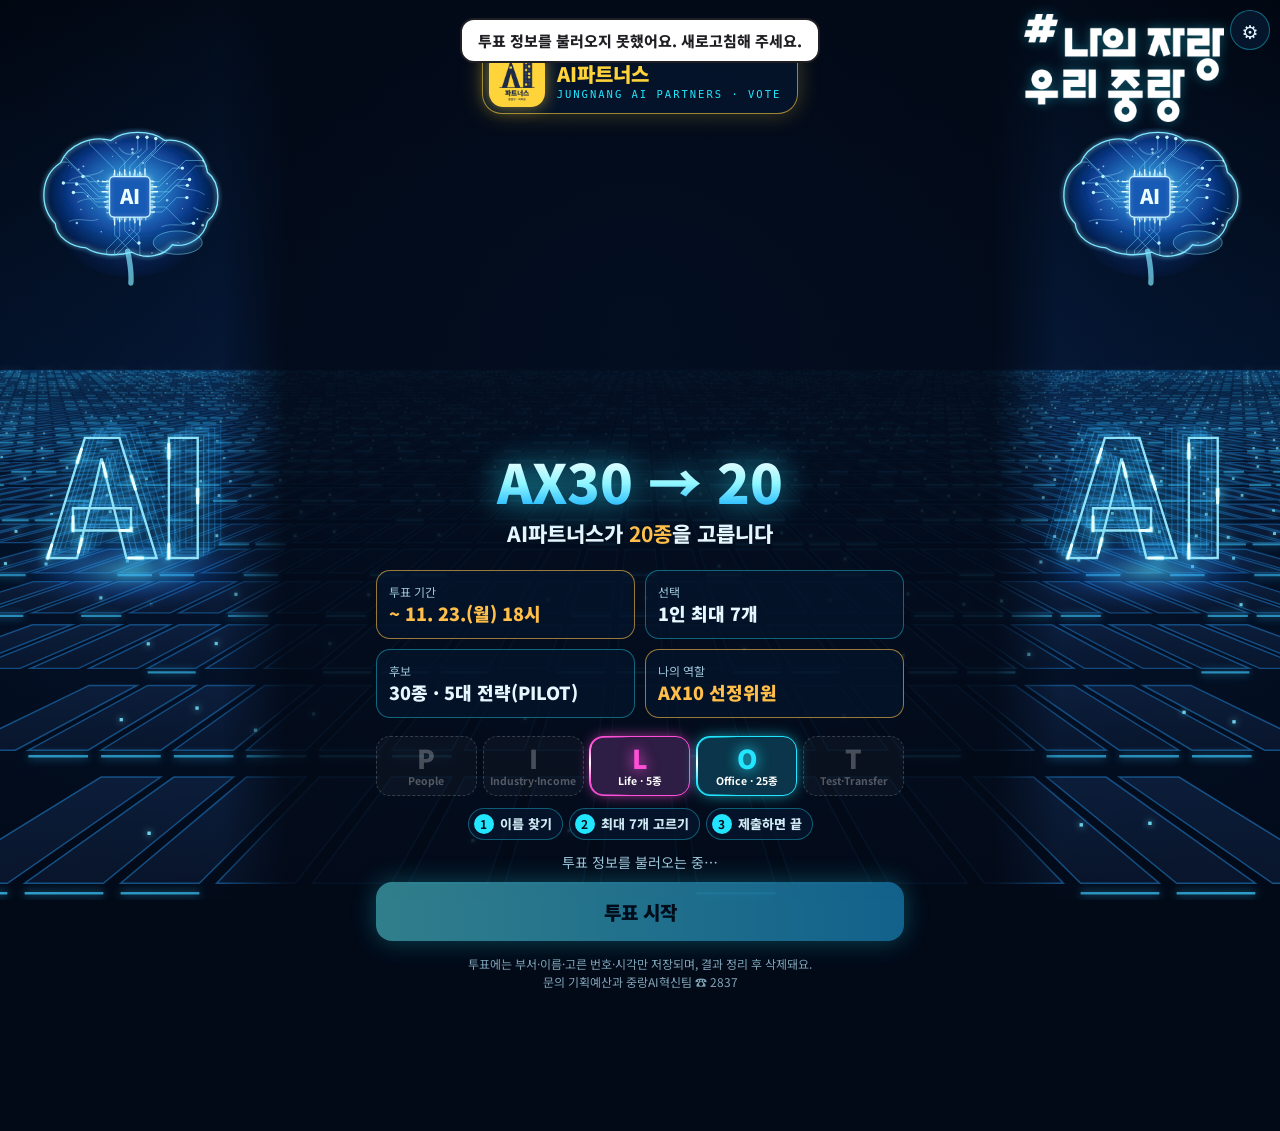
==== pilot/index.html @ abb78ea1 "PILOT 수정판(/pilot): L·Life 5종, O·Office 25종 기존 4분류 판은 그대로 두고 /pilot/ 에 따로 올림  Co-Authored-By: Claude " ====
<!DOCTYPE html>
<html lang="ko"><head>
<meta charset="utf-8"><meta name="viewport" content="width=device-width,initial-scale=1,viewport-fit=cover">
<title>AX10 선정위원 투표 · AI파트너스</title>
<meta name="description" content="AI파트너스가 행정AX 우수사례 30종 중 꼭 필요한 AI 업무도구를 최대 7개 고르는 투표예요.">
<meta name="theme-color" content="#020a18">
<meta property="og:type" content="website"><meta property="og:title" content="AX10 선정위원 투표 · AI파트너스">
<meta property="og:description" content="꼭 필요한 AI 업무도구를 최대 7개 골라 주세요 · 3분이면 끝나요">
<!-- ▼ 카톡 미리보기 그림: 사이트 주소가 다르면 아래 주소를 바꿔 주세요 -->
<meta property="og:image" content="https://jungnangai.github.io/ax10-vote/assets/og.png">
<link rel="icon" href="assets/favicon.png"><link rel="apple-touch-icon" href="assets/apple-touch-icon.png">
<link rel="preconnect" href="https://fonts.googleapis.com"><link href="https://fonts.googleapis.com/css2?family=Noto+Sans+KR:wght@400;500;700;900&display=swap" rel="stylesheet">
<link rel="stylesheet" href="assets/style.css?v=pilot1">
</head><body>
<div class="fx" id="fx"><button class="gear" id="gear" aria-label="효과 설정">⚙</button><div class="fxm"><button data-k="vib">진동</button><button data-k="snd">소리</button><button data-k="motion">효과</button></div></div>
<div class="toast" id="toast"></div>
<label class="ios-hap" aria-hidden="true"><input type="checkbox" switch id="hap"></label>

<img class="slogan" src="assets/slogan.png" alt="#나의 자랑 우리 중랑">
<div class="wrap">
  <!-- ① 표지 -->
  <section class="screen cover on" id="sCover">
    <div class="brand"><img src="assets/logo-sm.png" alt="AI파트너스 로고"><div><b>AI파트너스</b><span class="mono">JUNGNANG AI PARTNERS · VOTE</span></div></div>
    <div class="stage" id="stage"><div class="bubble3d" id="bubble"></div></div>
    <div class="title">AX30 → 20</div>
    <div class="sub">AI파트너스가 <b>20종</b>을 고릅니다</div>
    <div class="ro">
      <div class="gold"><small>투표 기간</small><strong id="period">~ 11. 23.(월) 18시</strong></div>
      <div><small>선택</small><strong>1인 최대 <span id="maxTxt">7</span>개</strong></div>
      <div><small>후보</small><strong>30종 · 5대 전략(PILOT)</strong></div>
      <div class="gold"><small>나의 역할</small><strong>AX10 선정위원</strong></div>
    </div>
    <div class="pilot" aria-label="5대 전략 PILOT"><span class="off"><b>P</b><i>People</i></span><span class="off"><b>I</b><i>Industry·Income</i></span><span class="on l"><b>L</b><i>Life · 5종</i></span><span class="on o"><b>O</b><i>Office · 25종</i></span><span class="off"><b>T</b><i>Test·Transfer</i></span></div>
    <ol class="guide"><li><b>1</b>이름 찾기</li><li><b>2</b>최대 7개 고르기</li><li><b>3</b>제출하면 끝</li></ol>
    <div class="count" id="count" aria-live="polite"></div>
    <button class="btn" id="bStart">투표 시작</button>
    <button class="btn ghost" id="bResume" style="display:none;margin-top:10px"></button>
    <button class="btn ghost" id="bResults" style="display:none;margin-top:10px">결과 보기</button>
    <p class="privacy">투표에는 부서·이름·고른 번호·시각만 저장되며, 결과 정리 후 삭제돼요.<br>문의 기획예산과 중랑AI혁신팀 ☎ 2837</p>
    <div id="demoTag"></div>
  </section>

  <!-- ② 본인 확인 -->
  <section class="screen" id="sWho">
    <h2 class="h2">선정위원님, 누구세요?<small>이름 두 글자만 치면 찾아 드려요</small></h2>
    <input class="field" id="q" placeholder="이름 검색 (예: 길동)" autocomplete="off">
    <div class="list" id="hits"></div>
    <div class="or">또는 부서에서 찾기</div>
    <select class="field" id="dept"><option value="">부서를 골라 주세요</option></select>
    <div class="names" id="names"></div>
    <button class="btn ghost" id="bBack1" style="margin-top:26px">처음으로</button>
  </section>

  <!-- ③ 투표 -->
  <section class="screen" id="sVote">
    <div class="top" id="top">
      <div class="hi" id="hi"></div>
      <div class="trow"><div class="tabs" id="tabs"></div><button class="viewbtn" id="bView" aria-label="보기 바꾸기"></button></div>
      <div class="srow" id="srow"><input class="field" id="find" placeholder="후보 검색 (민원, 엑셀…)" autocomplete="off"><button class="reco-btn" id="bReco">추천<br>받기</button></div>
    </div>
    <p class="intro" id="intro"></p>
    <div id="cards"></div>
  </section>

  <!-- ④ 완료 -->
  <section class="screen done" id="sDone">
    <div class="brand sm"><img src="assets/logo-sm.png" alt="AI파트너스 로고"><div><b>AI파트너스</b><span class="mono">TRANSMISSION COMPLETE</span></div></div>
    <div class="stage" id="doneStage"></div>
    <div class="title" style="font-size:40px">투표 완료!</div>
    <div class="sub" id="doneMsg"></div>
    <div class="badges"><span class="badge"><img src="assets/logo-sm.png" alt="" class="blogo">AI파트너스 · AX10 선정위원</span><span class="badge cy">◆ 2차 투표 홍보대사</span></div>
    <div class="typebox" id="typeBox"></div>
    <img class="cardimg" id="cardImg" alt="나의 선정 카드">
    <div class="row2"><a class="btn gold" id="bSave" download="AX10_나의선정카드.png" style="text-align:center;text-decoration:none;font-size:16px;padding:14px">카드 저장</a><button class="btn ghost" id="bEdit">다시 고치기</button></div>
    <button class="btn" id="bShare" style="display:none;margin-top:10px">카톡·문자로 자랑하기</button>
    <p style="font-size:12px;color:var(--mut);margin-top:6px">저장이 안 되면 카드 이미지를 길게 눌러 저장해 주세요.</p>
    <h3 style="margin-top:22px;font-size:17px">가장 기대되는 도구에 한마디 <small style="color:var(--mut);font-weight:500">(선택)</small></h3>
    <div class="say1"><input class="field" id="cmt" maxlength="200" placeholder="이 도구, 이렇게 쓰고 싶어요"><button id="bCmt">남기기</button></div>
    <button class="btn ghost" id="bResults2" style="display:none">결과 보기</button>
  </section>

  <!-- ⑤ 결과 -->
  <section class="screen res" id="sRes">
    <div class="brand sm"><img src="assets/logo-sm.png" alt="AI파트너스 로고"><div><b>AI파트너스</b><span class="mono">AX30 → 20 · RESULT</span></div></div>
    <h2 class="h2">AI파트너스가 고른 20종</h2>
    <div id="resList"></div>
    <button class="btn ghost" id="bBack2" style="margin-top:20px">처음으로</button>
  </section>
</div>

<div class="rail" id="rail" aria-hidden="true"><div class="rtrack" id="rtrack"></div><div class="rbub" id="rbub">1/30</div></div>
<div class="core" id="core" style="display:none"><div class="slots" id="slots"></div><div class="n" id="ncount" aria-live="polite"><b>0</b>/7</div><button class="go" id="bGo" disabled>제출</button></div>

<div class="modal" id="mInfo"><div class="sheet" id="infoSheet"></div></div>
<div class="modal" id="mReco"><div class="sheet" id="recoSheet"></div></div>

<div class="ov" id="ovBoot"><div class="rings"><i></i><i></i><i></i><i></i><b><img src="assets/logo-sm.png" alt="" class="ringlogo"></b></div><div class="boot-lines mono" id="bootLines"></div><div class="boot-hello" id="bootHello"></div><button class="skip" id="skipBoot">건너뛰기</button></div>
<div class="ov" id="ovSend"><div class="orbit" id="orbit"><div class="beam" id="beam"></div><img src="assets/logo-sm.png" alt="" class="orbitlogo"></div><div class="tx" id="sendTx">선택한 도구를 전송하는 중…</div><button class="skip" id="skipSend">건너뛰기</button></div>

<script src="assets/config.js?v=pilot1"></script>
<script src="assets/bgfx.js?v=pilot1" defer></script>
<script src="assets/app.js?v=pilot1"></script>
</body></html>
---- pilot/assets/style.css ----
@property --a{syntax:'<angle>';inherits:false;initial-value:0deg}
*{box-sizing:border-box;margin:0;padding:0;-webkit-tap-highlight-color:transparent}
:root{--cy:#22e6ff;--gd:#ffbf4a;--bl:#4d8dff;--pk:#ff4fd8;--ink:#e6f7ff;--mut:#9fc6d8;--bg:#020a18;--card:rgba(14,40,78,.78)}
html{background:var(--bg)}
body{font-family:'Noto Sans KR',system-ui,sans-serif;color:var(--ink);min-height:100vh;word-break:keep-all;
background:radial-gradient(900px 600px at 50% -5%,rgba(255,170,60,.16),transparent 60%),radial-gradient(700px 600px at 0% 70%,rgba(0,140,255,.13),transparent 60%),radial-gradient(700px 600px at 100% 100%,rgba(255,60,200,.10),transparent 60%),
linear-gradient(rgba(34,230,255,.045) 1px,transparent 1px) 0 0/44px 44px,linear-gradient(90deg,rgba(34,230,255,.045) 1px,transparent 1px) 0 0/44px 44px,var(--bg);background-attachment:fixed}
button{font-family:inherit;color:inherit;cursor:pointer;border:none;background:none}
input,select{font-family:inherit}
.wrap{max-width:560px;margin:0 auto;padding:0 16px 140px;position:relative}
.screen{display:none;animation:fadeIn .45s ease both}.screen.on{display:block}
@keyframes fadeIn{from{opacity:0;transform:translateY(10px)}to{opacity:1;transform:none}}
.mono{font-family:ui-monospace,'DejaVu Sans Mono',monospace;letter-spacing:2px}
.tag{display:inline-block;font-size:12px;letter-spacing:3px;color:var(--cy);border:1px solid rgba(34,230,255,.6);padding:4px 12px;border-radius:20px;box-shadow:0 0 14px rgba(34,230,255,.25) inset}
.btn{display:block;width:100%;padding:16px;border-radius:16px;font-size:19px;font-weight:900;color:#02101f;background:linear-gradient(90deg,#5ff3ff,#22b8ff);box-shadow:0 0 24px rgba(34,230,255,.55);transition:.15s}
.btn:active{transform:scale(.98)}.btn.gold{background:linear-gradient(90deg,#ffd77a,#ffae2b);box-shadow:0 0 24px rgba(255,191,74,.6)}
.btn.ghost{background:rgba(6,24,48,.7);color:var(--ink);border:1.5px solid rgba(34,230,255,.5);box-shadow:none;font-size:16px;padding:13px}
.fx{position:fixed;top:10px;right:10px;z-index:50;display:flex;gap:6px}
.fx button{font-size:12px;font-weight:700;padding:6px 10px;border-radius:20px;background:rgba(6,24,48,.8);border:1px solid rgba(34,230,255,.4);color:var(--mut)}
.fx button.on{color:#02101f;background:var(--cy)}
.toast{position:fixed;left:50%;top:18px;transform:translate(-50%,-30px);opacity:0;z-index:90;background:#fff;color:#1f1f24;font-weight:800;font-size:15px;padding:10px 16px;border-radius:14px;border:2.5px solid #1f1f24;transition:.25s;pointer-events:none;max-width:90vw;text-align:center}
.toast.on{opacity:1;transform:translate(-50%,0)}
/* cover */
.cover{text-align:center;padding-top:44px}
.stage{position:relative;width:100%;height:330px;margin:6px auto 0}
@media (max-height:760px){.stage{height:270px}}
.stage canvas{width:100%!important;height:100%!important;display:block}
.stage .still{width:300px;height:300px;margin:30px auto 0;display:block;animation:float 3s ease-in-out infinite}
@keyframes float{50%{transform:translateY(-8px)}}
.bubble3d{position:absolute;right:4%;top:6%;background:#fff;color:#1f1f24;font-weight:900;font-size:15px;padding:8px 13px;border-radius:14px;border:3px solid #1f1f24;opacity:0;transform:scale(.9);transition:.25s;pointer-events:none}
.bubble3d.on{opacity:1;transform:none}
.title{font-size:54px;font-weight:900;line-height:1;margin-top:4px;background:linear-gradient(180deg,#fff,#8ff6ff 55%,#22b8ff);-webkit-background-clip:text;background-clip:text;color:transparent;filter:drop-shadow(0 0 16px rgba(34,230,255,.7))}
.sub{font-size:21px;font-weight:800;margin-top:10px}.sub b{color:var(--gd)}
.ro{display:grid;grid-template-columns:1fr 1fr;gap:10px;margin:22px 0 18px}
.ro div{background:rgba(6,24,48,.62);border:1.5px solid rgba(34,230,255,.4);border-radius:14px;padding:12px;text-align:left}
.ro small{display:block;font-size:12px;color:var(--mut)}.ro strong{font-size:18px;font-weight:900}
.ro .gold{border-color:rgba(255,191,74,.6)}.ro .gold strong{color:var(--gd)}
.count{font-size:14px;color:var(--mut);margin:10px 0}.count b{color:var(--gd);font-size:16px}.count.hot b{color:#ff6f6f}
.privacy{font-size:12px;color:#7fa3b6;margin-top:14px;line-height:1.5}
.demo{font-size:12px;color:#02101f;background:var(--gd);display:inline-block;padding:3px 10px;border-radius:10px;margin-top:10px;font-weight:800}
/* identity */
.h2{font-size:26px;font-weight:900;margin:44px 0 6px}.h2 small{display:block;font-size:14px;color:var(--mut);font-weight:500;margin-top:4px}
.field{width:100%;font-size:18px;padding:15px 16px;border-radius:14px;border:1.5px solid rgba(34,230,255,.5);background:rgba(4,18,38,.85);color:#fff;outline:none;margin-top:14px}
.field:focus{border-color:var(--cy);box-shadow:0 0 0 3px rgba(34,230,255,.2)}
.list{display:grid;gap:8px;margin-top:10px}
.who{display:flex;justify-content:space-between;align-items:center;padding:14px 16px;border-radius:14px;background:var(--card);border:1.5px solid rgba(34,230,255,.3);font-size:17px;font-weight:800;text-align:left}
.who span{font-size:13px;color:var(--mut);font-weight:500}
.or{display:flex;align-items:center;gap:10px;color:var(--mut);font-size:13px;margin:22px 0 4px}.or:before,.or:after{content:'';flex:1;height:1px;background:rgba(34,230,255,.25)}
.names{display:flex;flex-wrap:wrap;gap:8px;margin-top:10px}.names button{padding:10px 16px;border-radius:12px;background:var(--card);border:1.5px solid rgba(34,230,255,.35);font-weight:800;font-size:16px}
/* vote */
.top{position:sticky;top:0;z-index:20;margin:0 -16px;padding:12px 16px 10px;background:linear-gradient(180deg,rgba(2,10,24,.97) 75%,rgba(2,10,24,0))}
.hi{font-size:14px;color:var(--mut);padding-right:150px;min-height:38px}.hi b{color:#fff}
.tabs{display:flex;gap:6px;overflow-x:auto;margin-top:8px;scrollbar-width:none}.tabs::-webkit-scrollbar{display:none}
.tabs button{flex:none;padding:8px 13px;border-radius:20px;font-size:14px;font-weight:800;background:rgba(6,24,48,.8);border:1.5px solid rgba(255,255,255,.15);color:var(--mut)}
.tabs button.on{color:#02101f;background:var(--c,var(--cy));border-color:transparent}
.srow{display:flex;gap:8px;margin-top:8px}.srow .field{margin:0;font-size:15px;padding:11px 14px}
.reco-btn{flex:none;padding:0 12px;border-radius:12px;font-size:13px;font-weight:800;color:var(--gd);border:1.5px solid rgba(255,191,74,.6);background:rgba(40,28,6,.5)}
.cat{display:flex;align-items:center;gap:10px;margin:22px 0 10px;padding:10px 14px;border-radius:14px;background:linear-gradient(90deg,var(--c),transparent 85%);color:#02101f}
.cat img{width:42px;height:42px;margin:-8px 0}.cat h3{font-size:19px;font-weight:900}.cat em{margin-left:auto;font-style:normal;font-size:12px;font-weight:800;color:#fff;text-shadow:0 0 6px #000}
.card{position:relative;display:grid;grid-template-columns:76px 1fr 34px;gap:10px;align-items:center;width:100%;text-align:left;padding:10px 12px 10px 8px;margin-bottom:10px;border-radius:18px;background:var(--card);isolation:isolate;transition:transform .15s, opacity .2s}
.card:before{content:'';position:absolute;inset:0;border-radius:18px;padding:1.5px;background:color-mix(in srgb,var(--c) 40%,transparent);-webkit-mask:linear-gradient(#000 0 0) content-box,linear-gradient(#000 0 0);-webkit-mask-composite:xor;mask-composite:exclude;z-index:-1;animation:breathe 3.2s ease-in-out infinite}
@keyframes breathe{50%{opacity:.45}}
.card.sel:before{padding:2.5px;background:conic-gradient(from var(--a),transparent 0 55%,var(--c) 70%,#fff 76%,var(--c) 82%,transparent 95%),color-mix(in srgb,var(--c) 70%,transparent);animation:drl 1.6s linear infinite;opacity:1}
@keyframes drl{to{--a:360deg}}
.card.sel{background:linear-gradient(135deg,color-mix(in srgb,var(--c) 22%,rgba(10,30,60,.9)),rgba(10,30,60,.9));box-shadow:0 0 22px -6px var(--c)}
.card:active{transform:scale(.985)}
.card.dim{opacity:.38}.card.reco{box-shadow:0 0 0 2px var(--gd),0 0 24px -2px var(--gd)}
.card .ch{width:76px;height:76px;object-fit:contain;transition:transform .3s}
.card.sel .ch{animation:hop .5s ease}
@keyframes hop{30%{transform:translateY(-10px) scale(1.08)}60%{transform:translateY(2px) scale(.97)}}
.card .no{position:absolute;left:6px;top:6px;width:22px;height:22px;border-radius:7px;background:var(--c);color:#02101f;font-size:12px;font-weight:900;display:flex;align-items:center;justify-content:center}
.card .t{font-size:17px;font-weight:900;line-height:1.3;color:#fff}
.card .say{position:relative;display:inline-block;margin-top:6px;font-size:13.5px;line-height:1.4;color:#1f1f24;background:#fff;border-radius:10px;padding:5px 9px;font-weight:700}
.card .say:before{content:'';position:absolute;left:-6px;top:9px;border:6px solid transparent;border-right-color:#fff;border-left:0}
.card .o{display:block;font-size:12px;color:var(--c);margin-top:5px;font-weight:700}
.card .ck{width:30px;height:30px;border-radius:50%;border:2px solid rgba(255,255,255,.35);display:flex;align-items:center;justify-content:center;font-weight:900;color:transparent;transition:.2s}
.card.sel .ck{background:var(--c);border-color:var(--c);color:#02101f;box-shadow:0 0 14px var(--c)}
.card .info{position:absolute;right:10px;bottom:8px;font-size:11px;color:var(--mut);padding:4px 6px}
.empty{text-align:center;color:var(--mut);padding:30px 0}
/* AX core bar */
.core{position:fixed;left:50%;bottom:12px;transform:translateX(-50%);z-index:40;width:min(540px,calc(100% - 20px));display:flex;align-items:center;gap:10px;padding:10px 10px 10px 14px;border-radius:22px;background:rgba(3,14,32,.94);border:1.5px solid rgba(34,230,255,.45);box-shadow:0 0 30px rgba(34,230,255,.25),0 10px 30px rgba(0,0,0,.5);backdrop-filter:blur(8px)}
.slots{display:flex;gap:6px;flex:1}
.slot{width:28px;height:28px;border-radius:50%;border:2px dashed rgba(34,230,255,.35);transition:.3s;flex:none}
.slot.on{border:2px solid var(--c);background:radial-gradient(circle,#fff 0 18%,var(--c) 60%);box-shadow:0 0 12px var(--c)}
.core.full{border-color:var(--gd);box-shadow:0 0 34px rgba(255,191,74,.55)}
.core .n{font-size:14px;font-weight:900;color:var(--mut);white-space:nowrap}.core .n b{color:#fff;font-size:17px}
.core .go{padding:12px 16px;border-radius:14px;font-weight:900;font-size:15px;color:#02101f;background:linear-gradient(90deg,#5ff3ff,#22b8ff);white-space:nowrap}
.core .go:disabled{opacity:.4}
.core.full .go{background:linear-gradient(90deg,#ffd77a,#ffae2b)}
.spark{position:fixed;z-index:60;width:16px;height:16px;border-radius:50%;pointer-events:none;background:radial-gradient(circle,#fff 0 25%,var(--c) 60%,transparent 70%);box-shadow:0 0 18px 6px var(--c)}
/* modal */
.modal{position:fixed;inset:0;z-index:70;display:none;align-items:flex-end;justify-content:center;background:rgba(0,4,12,.7);backdrop-filter:blur(4px)}
.modal.on{display:flex}
.sheet{width:min(560px,100%);max-height:88vh;overflow:auto;background:linear-gradient(180deg,#0b2245,#061328);border:1.5px solid rgba(34,230,255,.45);border-bottom:none;border-radius:24px 24px 0 0;padding:20px 18px 26px;animation:up .3s ease}
@keyframes up{from{transform:translateY(40px);opacity:0}}
.sheet .x{float:right;font-size:22px;color:var(--mut);padding:0 4px}
.sheet h3{font-size:22px;font-weight:900;margin:4px 0 2px}.sheet .meta{font-size:13px;color:var(--mut)}
.sheet .big{display:flex;gap:12px;align-items:center;margin:12px 0}.sheet .big img{width:120px;height:120px}
.sheet .bigsay{background:#fff;color:#1f1f24;font-weight:800;border-radius:14px;padding:10px 12px;font-size:15px;line-height:1.45;border:2.5px solid #1f1f24}
.sheet p{font-size:15px;line-height:1.65;color:#d6ecf6;margin:10px 0 16px}
.q{margin:14px 0}.q b{display:block;font-size:16px;margin-bottom:8px}.q .opts{display:grid;grid-template-columns:1fr 1fr;gap:8px}
.q .opts button{padding:12px 10px;border-radius:12px;background:var(--card);border:1.5px solid rgba(34,230,255,.3);font-weight:800;font-size:14px}
.q .opts button.on{background:var(--gd);color:#02101f;border-color:transparent}
/* overlays */
.ov{position:fixed;inset:0;z-index:80;display:none;align-items:center;justify-content:center;flex-direction:column;background:radial-gradient(circle at 50% 45%,rgba(10,40,80,.92),rgba(1,5,14,.98));text-align:center}
.ov.on{display:flex}.ov .skip{position:absolute;right:14px;bottom:18px;font-size:13px;color:var(--mut);padding:8px 12px;border:1px solid rgba(255,255,255,.2);border-radius:20px}
.rings{position:relative;width:250px;height:250px}
.rings i{position:absolute;inset:0;border-radius:50%;border:3px dashed rgba(255,191,74,.75);animation:spin 3s linear infinite}
.rings i:nth-child(2){inset:22px;border:2px solid rgba(34,230,255,.6);border-left-color:transparent;animation-duration:1.8s;animation-direction:reverse}
.rings i:nth-child(3){inset:48px;border:5px dotted rgba(255,191,74,.9);animation-duration:4s}
.rings i:nth-child(4){inset:80px;border:2px solid rgba(255,255,255,.7);border-top-color:transparent;border-bottom-color:transparent;animation-duration:1.2s}
.rings b{position:absolute;inset:0;display:flex;align-items:center;justify-content:center;font-size:34px;font-weight:900;color:#fff;text-shadow:0 0 18px var(--cy)}
@keyframes spin{to{transform:rotate(360deg)}}
.boot-lines{margin-top:26px;font-size:14px;color:var(--cy);min-height:60px;line-height:1.8}
.boot-hello{font-size:24px;font-weight:900;color:#fff;margin-top:6px;min-height:36px}
.orbit{position:relative;width:280px;height:280px}
.orbit img{position:absolute;left:50%;top:50%;width:70px;height:70px;margin:-35px;filter:drop-shadow(0 0 10px rgba(34,230,255,.8))}
.beam{position:absolute;left:50%;bottom:50%;width:90px;margin-left:-45px;height:0;background:linear-gradient(0deg,rgba(255,255,255,.95),rgba(95,243,255,.7) 40%,transparent);filter:blur(2px);border-radius:40px}
.beam.go{animation:beam .9s ease-in forwards}
@keyframes beam{to{height:120vh}}
.tx{font-size:24px;font-weight:900;margin-top:22px;color:#fff}
/* done */
.done{text-align:center;padding-top:36px}
.done .stage{height:300px}
.badges{display:flex;justify-content:center;gap:10px;margin:8px 0 14px;flex-wrap:wrap}
.badge{display:flex;align-items:center;gap:6px;padding:8px 12px;border-radius:30px;font-size:13px;font-weight:900;color:#02101f;background:linear-gradient(90deg,#ffd77a,#ffae2b);box-shadow:0 0 16px rgba(255,191,74,.5)}
.badge.cy{background:linear-gradient(90deg,#5ff3ff,#22b8ff);box-shadow:0 0 16px rgba(34,230,255,.5)}
.typebox{margin:16px 0;padding:16px;border-radius:18px;background:var(--card);border:1.5px solid var(--c)}
.typebox small{color:var(--mut);font-size:13px}.typebox h3{font-size:26px;font-weight:900;color:var(--c);margin:4px 0}.typebox p{font-size:14px;color:#d6ecf6}
.cardimg{width:100%;border-radius:18px;margin:6px 0 10px;box-shadow:0 0 30px rgba(34,230,255,.3)}
.say1{display:flex;gap:8px;margin:10px 0 18px}.say1 .field{margin:0;font-size:15px}
.say1 button{flex:none;padding:0 16px;border-radius:12px;font-weight:900;background:var(--cy);color:#02101f}
.row2{display:grid;grid-template-columns:1fr 1fr;gap:10px;margin-top:10px}
/* results */
.res{padding-top:40px}
.rbar{display:grid;grid-template-columns:36px 46px 1fr;align-items:center;gap:8px;margin:7px 0;opacity:0;transform:translateX(-14px);transition:.4s}
.rbar.on{opacity:1;transform:none}
.rbar .rk{font-weight:900;font-size:18px;text-align:center}.rbar img{width:46px;height:46px}
.rbar .bar{position:relative;height:40px;border-radius:12px;background:rgba(6,24,48,.7);overflow:hidden}
.rbar .bar i{position:absolute;inset:0 auto 0 0;width:0;background:linear-gradient(90deg,color-mix(in srgb,var(--c) 60%,transparent),var(--c));transition:width 1s ease}
.rbar .bar span{position:relative;z-index:1;display:block;padding:0 12px;line-height:40px;font-weight:800;font-size:14px;white-space:nowrap;overflow:hidden;text-overflow:ellipsis}
.cut{margin:14px 0;text-align:center;font-weight:900;color:var(--gd);border-top:2px dashed var(--gd);padding-top:8px}
.burst{position:fixed;left:50%;top:40%;width:20px;height:20px;margin:-10px;border-radius:50%;border:4px solid var(--gd);pointer-events:none;z-index:85;animation:burst 1.2s ease-out forwards}
@keyframes burst{to{transform:scale(40);opacity:0}}
.ios-hap{position:absolute;left:-9999px;opacity:0}
@media (prefers-reduced-motion:reduce){.card:before,.card.sel:before{animation:none}.stage .still{animation:none}}

.card .built{font-style:normal;display:inline-block;margin-left:4px;padding:1px 7px;border-radius:8px;background:var(--gd);color:#02101f;font-size:11px;font-weight:900}
.chips{display:flex;flex-wrap:wrap;gap:6px;margin:4px 0 2px}.chip{font-size:12.5px;font-weight:800;padding:4px 10px;border-radius:12px;border:1.5px solid rgba(34,230,255,.45);color:#bff3ff}
.chip.gold{border-color:var(--gd);color:#02101f;background:var(--gd)}
.det{margin:0 0 14px;padding-left:0;list-style:none}.det li{position:relative;padding-left:16px;font-size:14px;line-height:1.6;color:#d6ecf6;margin:4px 0}
.det li:before{content:'';position:absolute;left:2px;top:9px;width:7px;height:7px;border:2px solid var(--cy);transform:rotate(45deg)}
.feas{display:flex;flex-wrap:wrap;gap:6px;align-items:center;margin:0 0 16px;font-size:12.5px;color:var(--mut)}.feas b{color:var(--mut);font-weight:700;margin-right:2px}
.feas span{padding:3px 9px;border-radius:10px;background:rgba(255,255,255,.07);color:#cfe9f5;font-weight:700}

.sr{position:absolute;width:1px;height:1px;opacity:0;pointer-events:none}
.card:focus-within{outline:3px solid var(--gd);outline-offset:2px}
button:focus-visible,a:focus-visible,select:focus-visible{outline:3px solid var(--gd);outline-offset:2px}
.swap{font-size:12px;color:var(--cy);text-decoration:underline;margin-left:4px}
.guide{display:flex;justify-content:center;gap:6px;list-style:none;margin:0 0 12px}.guide li{font-size:13px;font-weight:800;color:#cfe9f5;background:rgba(6,24,48,.7);border:1px solid rgba(34,230,255,.35);border-radius:20px;padding:5px 10px 5px 5px;display:flex;align-items:center;gap:6px}
.guide b{width:20px;height:20px;border-radius:50%;background:var(--cy);color:#02101f;display:inline-flex;align-items:center;justify-content:center;font-size:12px}
.slot.on{cursor:pointer}
.btn:disabled{opacity:.5}
@media (max-width:480px){.cover{padding-top:38px}.stage{height:262px}.stage .still{width:240px;height:240px;margin-top:14px}.title{font-size:46px}.sub{font-size:19px;margin-top:6px}.ro{margin:14px 0 10px;gap:8px}.ro div{padding:9px 11px}.ro strong{font-size:16px}.guide{margin-bottom:6px}.count{margin:6px 0 10px}}

.posterbox{margin-top:26px;text-align:center}.posterbox h3{font-size:20px;font-weight:900}.posterbox p{font-size:13px;color:var(--mut);margin:4px 0 10px}.posterbox img{width:100%;border-radius:16px;box-shadow:0 0 30px rgba(34,230,255,.3);margin-bottom:10px}

:root{--ap:#ffd43b;--apn:#1f2a44}
.brand{display:inline-flex;align-items:center;gap:12px;text-align:left;padding:6px 16px 6px 6px;border-radius:20px;background:rgba(6,24,48,.7);border:1.5px solid rgba(255,212,59,.6);box-shadow:0 0 22px rgba(255,212,59,.25)}
.brand img{width:56px;height:56px;border-radius:14px;box-shadow:0 0 16px rgba(255,212,59,.55);animation:apGlow 3s ease-in-out infinite}
@keyframes apGlow{50%{box-shadow:0 0 28px rgba(255,212,59,.9)}}
.brand b{display:block;font-size:20px;font-weight:900;color:var(--ap)}.brand span{display:block;font-size:10.5px;color:var(--cy);letter-spacing:2px}
.brand.sm img{width:42px;height:42px;border-radius:11px}.brand.sm b{font-size:16px}
.ringlogo{width:96px;height:96px;border-radius:22px;box-shadow:0 0 30px rgba(255,212,59,.8)}
.blogo{width:20px;height:20px;border-radius:5px}
.orbitlogo{position:absolute!important;left:50%!important;top:50%!important;width:84px!important;height:84px!important;margin:-42px!important;border-radius:20px;filter:drop-shadow(0 0 16px rgba(255,212,59,.9))!important}
.hi .ap{width:22px;height:22px;border-radius:6px;vertical-align:-5px;margin-right:4px}

/* ── mobile polish: settings gear, compact header, rail, grid view ── */
html{-webkit-text-size-adjust:100%;text-size-adjust:100%}
.fx{flex-direction:column;align-items:flex-end}
.fx .gear{width:40px;height:40px;padding:0;font-size:19px;border-radius:50%;color:var(--ink);background:rgba(6,24,48,.85)}
.fx .fxm{display:none;flex-direction:column;gap:6px;margin-top:6px}.fx.open .fxm{display:flex}
.top{background:rgba(2,10,24,.98);border-bottom:1px solid rgba(34,230,255,.18);padding:10px 16px 10px;transition:transform .25s}
.hi{display:flex;align-items:center;gap:6px;flex-wrap:nowrap;white-space:nowrap;overflow:hidden;padding-right:48px;min-height:0;font-size:15px}
.hi b{overflow:hidden;text-overflow:ellipsis}.hi .dept{color:var(--mut);overflow:hidden;text-overflow:ellipsis;min-width:0}
.hi .swap{flex:none;margin-left:2px}
.trow{display:flex;gap:6px;align-items:center;margin-top:8px}.trow .tabs{margin-top:0;flex:1;min-width:0}
.viewbtn{flex:none;padding:7px 10px;border-radius:12px;font-size:12.5px;font-weight:900;color:var(--gd);border:1.5px solid rgba(255,191,74,.6);background:rgba(40,28,6,.5);white-space:nowrap}
.srow .reco-btn{font-size:12px;line-height:1.2}
.top.compact .srow{display:none}
.intro{font-size:14px;color:var(--mut);margin:12px 2px 0}.intro b{color:#fff}
.cat .mine{margin-left:6px;font-style:normal;font-size:12px;font-weight:900;color:#02101f;background:#fff;border-radius:10px;padding:1px 8px}
/* right rail */
.rail{position:fixed;right:4px;top:28vh;height:46vh;width:30px;z-index:30;display:none;touch-action:none}
.rail.on{display:block}
.rtrack{position:absolute;right:10px;top:0;bottom:0;width:6px;border-radius:4px;overflow:visible;display:flex;flex-direction:column;gap:2px;opacity:.75}
.rtrack i{display:block;border-radius:4px;background:var(--c)}
.rtrack b{position:absolute;right:-3px;width:12px;height:12px;border-radius:50%;background:#fff;border:2px solid var(--gd);box-shadow:0 0 8px var(--gd);transform:translateY(-50%)}
.rbub{position:absolute;right:22px;padding:4px 9px;border-radius:12px;background:#fff;color:#02101f;font-weight:900;font-size:13px;white-space:nowrap;transform:translateY(-50%);box-shadow:0 2px 12px rgba(0,0,0,.4);opacity:0;transition:opacity .3s}
.rail.show .rbub,.rail.drag .rbub{opacity:1}
.rbub small{display:block;font-size:10.5px;font-weight:700;color:#41556a;max-width:120px;overflow:hidden;text-overflow:ellipsis}
#cards{padding-right:14px}
/* grid (한눈에 보기) */
#cards.grid .cat{margin:18px 0 8px}
#cards.grid .gwrap{display:grid;grid-template-columns:repeat(3,minmax(0,1fr));gap:8px}
#cards.grid .card{grid-template-columns:1fr;gap:2px;padding:8px 6px 10px;margin:0;text-align:center;align-content:start}
#cards.grid .card .ch{width:64px;height:64px;margin:0 auto}
#cards.grid .card .say,#cards.grid .card .o,#cards.grid .card .info{display:none}
#cards.grid .card .t{font-size:13px;line-height:1.3;display:-webkit-box;-webkit-line-clamp:3;-webkit-box-orient:vertical;overflow:hidden}
#cards.grid .card .ck{position:absolute;right:6px;top:6px;width:22px;height:22px;font-size:12px}
#cards.grid .card .no{left:6px;top:6px}
#cards.grid .card .built{display:none}
/* core bar fits narrow / large-font phones */
.core{gap:8px;padding:8px 8px 8px 10px}
.slots{gap:4px;min-width:0}
.slot{width:clamp(14px,5.6vw,28px);height:clamp(14px,5.6vw,28px)}
.core .n{font-size:13px}.core .n b{font-size:15px}
.core .go{padding:11px 12px;font-size:14px}
@media (max-width:440px){.cat em{display:none}.cat h3{font-size:17px}}
/* ── 자세히 버튼: 분야 색 DRL 빛이 테두리를 따라 흐름 ── */
@property --b{syntax:'<angle>';inherits:false;initial-value:0deg}
@keyframes drl2{to{--b:360deg}}
@keyframes infoGlow{0%,100%{box-shadow:0 0 0 0 transparent}50%{box-shadow:0 0 14px -2px var(--c)}}
.card{padding-bottom:48px}
.card .info{right:12px;bottom:10px;z-index:2;display:inline-flex;align-items:center;gap:5px;font-size:14px;font-weight:900;letter-spacing:-.2px;color:#fff;padding:7px 14px 7px 12px;border-radius:999px;isolation:isolate;
  background:linear-gradient(135deg,color-mix(in srgb,var(--c) 38%,#061328),color-mix(in srgb,var(--c) 14%,#061328));animation:infoGlow 2.4s ease-in-out infinite;animation-delay:var(--d,0s)}
.card .info:before{content:'';position:absolute;inset:0;border-radius:inherit;padding:2px;z-index:-1;
  background:conic-gradient(from var(--b),color-mix(in srgb,var(--c) 30%,transparent) 0 40%,var(--c) 58%,#fff 64%,var(--c) 70%,color-mix(in srgb,var(--c) 30%,transparent) 88%);
  -webkit-mask:linear-gradient(#000 0 0) content-box,linear-gradient(#000 0 0);-webkit-mask-composite:xor;mask-composite:exclude;animation:drl2 2.2s linear infinite;animation-delay:var(--d,0s)}
.card .info i{font-style:normal;display:inline-flex;align-items:center;justify-content:center;width:18px;height:18px;border-radius:50%;background:var(--c);color:#02101f;font-size:12px;font-weight:900}
.card .info:hover,.card .info:focus-visible{transform:translateY(-1px);filter:brightness(1.15)}
.card .info:active{transform:scale(.94)}
/* 한눈에 보기: 칸 아래에 작은 자세히 */
#cards.grid .card{padding-bottom:42px}
#cards.grid .card .info{display:inline-flex;left:50%;right:auto;bottom:7px;transform:translateX(-50%);font-size:12px;padding:5px 10px 5px 8px;white-space:nowrap}
#cards.grid .card .info i{width:15px;height:15px;font-size:10px}
#cards.grid .card .info:active{transform:translateX(-50%) scale(.94)}
body.nomo .card .info,body.nomo .card .info:before{animation:none}
@media (prefers-reduced-motion:reduce){.card .info,.card .info:before{animation:none}}
/* ── 깜빡임 줄이기: 안 보이는 카드·스크롤 중에는 애니메이션 멈춤, 무거운 흐림 효과 제거 ── */
.card:before{animation:none}
.card{contain:paint}
.card .info,.card .info:before,.card.sel:before{animation-play-state:paused}
.card.vis .info,.card.vis .info:before,.card.vis.sel:before{animation-play-state:running}
body.scrolling .card .info,body.scrolling .card .info:before,body.scrolling .card.sel:before{animation-play-state:paused}
.card .info{animation-name:none;box-shadow:0 0 12px -4px var(--c)}
.core{backdrop-filter:none;background:rgba(3,14,32,.97)}
.modal{backdrop-filter:none;background:rgba(0,4,12,.8)}
.top.compact .srow{display:flex}
.rail,.rbub{transition:opacity .25s}
/* ══ PC 화면 (넓은 화면 + 마우스) ══ */
@media (min-width:900px) and (hover:hover){
  body[data-scr=sVote] .wrap,body[data-scr=sRes] .wrap{max-width:1120px;padding:0 28px 150px}
  body[data-scr=sVote] .top{margin:0 -28px;padding:14px 28px 12px}
  .rail{display:none!important}
  #cards{padding-right:0}
  /* 자세히 보기(목록): 2단 */
  #cards:not(.grid){display:grid;grid-template-columns:repeat(2,minmax(0,1fr));column-gap:14px;align-items:stretch}
  #cards:not(.grid)>.cat,#cards:not(.grid)>.empty{grid-column:1/-1}
  #cards:not(.grid) .card{margin-bottom:14px;height:calc(100% - 14px)}
  /* 한눈에 보기: 5칸 + 마우스 올리면 말풍선 */
  #cards.grid .gwrap{grid-template-columns:repeat(5,minmax(0,1fr));gap:12px}
  #cards.grid .card{overflow:visible;contain:none;padding:12px 8px 46px;cursor:pointer;transition:transform .15s}
  #cards.grid .card .ch{width:88px;height:88px}
  #cards.grid .card .t{font-size:14.5px}
  #cards.grid .card:hover{transform:translateY(-3px);z-index:5}
  #cards.grid .card .say{display:block;position:absolute;left:50%;bottom:calc(100% - 6px);transform:translate(-50%,6px);opacity:0;pointer-events:none;
    width:max-content;max-width:220px;background:#fff;color:#1f1f24;font-weight:800;font-size:13.5px;line-height:1.4;border-radius:12px;padding:7px 11px;border:2.5px solid #1f1f24;transition:.18s;z-index:6;white-space:normal}
  #cards.grid .card .say:after{content:'';position:absolute;left:50%;top:100%;transform:translateX(-50%);border:7px solid transparent;border-top-color:#1f1f24}
  #cards.grid .card:hover .say{opacity:1;transform:translate(-50%,0)}
  /* 목록 카드도 마우스 반응 */
  .card{cursor:pointer}.card:hover{filter:brightness(1.08)}
  /* 자세히 창: 화면 가운데 큰 창 */
  .modal{align-items:center;padding:24px}
  .sheet{width:min(680px,100%);border-radius:24px;border-bottom:1.5px solid rgba(34,230,255,.45);padding:26px 28px 28px;max-height:86vh}
  .sheet .big img{width:150px;height:150px}
  .sheet .bigsay{font-size:17px}
  .core{width:min(720px,calc(100% - 40px))}
  .tabs{flex-wrap:wrap}
}
/* PC 양옆 배경 (bgfx.js) */
#bgfx{position:fixed;inset:0;z-index:0;pointer-events:none;display:none;overflow:hidden}
#bgfx canvas{display:block}
#bgfx .sweep{position:absolute;top:0;bottom:0;width:30%;left:-30%;background:linear-gradient(90deg,transparent,rgba(80,200,255,.07),transparent);animation:bgsweep 9s linear infinite;will-change:transform}
@keyframes bgsweep{to{transform:translateX(433%)}}
body.nomo #bgfx .sweep{display:none}
@media (prefers-reduced-motion:reduce){#bgfx .sweep{display:none}}
/* ── 아래 막대: 고른 도구 이름 띠 ── */
.core{flex-wrap:wrap;row-gap:8px}
.pk{display:none;flex-basis:100%;order:-1;gap:6px;overflow-x:auto;scrollbar-width:none;padding:2px 0 0;-webkit-mask:linear-gradient(90deg,#000 92%,transparent);mask:linear-gradient(90deg,#000 92%,transparent)}
.pk::-webkit-scrollbar{display:none}
.core.has .pk{display:flex}
.pkc{flex:none;display:inline-flex;align-items:center;gap:4px;max-width:168px;padding:3px 4px 3px 3px;border-radius:999px;background:color-mix(in srgb,var(--c) 20%,#061328);border:1.5px solid color-mix(in srgb,var(--c) 70%,transparent);animation:pkin .3s ease}
@keyframes pkin{from{transform:scale(.6);opacity:0}}
.pkc img{width:22px;height:22px;border-radius:50%;background:#fff;object-fit:cover;object-position:50% 20%;flex:none}
.pkc b{font-size:12.5px;font-weight:800;color:#fff;white-space:nowrap;overflow:hidden;text-overflow:ellipsis;cursor:pointer}
.pkc button{flex:none;width:20px;height:20px;border-radius:50%;font-size:11px;color:#cfe;background:rgba(0,0,0,.35);line-height:20px;padding:0}
.pkc button:hover{background:#ff5d7a;color:#fff}
.slot.on{background-color:#fff;background-size:cover;background-position:50% 18%;background-repeat:no-repeat}
@media (min-width:900px) and (hover:hover){.pk{flex-wrap:wrap;overflow:visible;-webkit-mask:none;mask:none}.pkc{max-width:220px}.pkc b{font-size:13px}}
/* 슬로건: 오른쪽 위 (설정 ⚙ 왼쪽) */
.slogan{position:fixed;top:11px;right:58px;height:30px;z-index:45;pointer-events:none;filter:drop-shadow(0 0 6px rgba(34,230,255,.35))}
body[data-scr=sVote] .hi{padding-right:118px}
@media (max-width:360px){.slogan{height:30px}body[data-scr=sVote] .hi{padding-right:104px}}
@media (min-width:900px) and (hover:hover){.slogan{height:54px;top:14px;right:66px}body[data-scr=sVote] .hi{padding-right:0}}
/* PC 배경 움직임: AI 글자 DRL + 두근거리는 뇌 */
#bgov{position:absolute;inset:0}
#bgov .aidrl{position:absolute;left:0;top:0;overflow:visible}
#bgov .flow{stroke-dasharray:14 86;stroke-linecap:round;animation:aiflow 3.2s linear infinite;filter:drop-shadow(0 0 6px #4fd8ff)}
#bgov .flow.f2{stroke-dasharray:6 94;opacity:.55;animation-duration:4.6s;animation-direction:reverse}
@keyframes aiflow{to{stroke-dashoffset:-100}}
#bgov .aidrl text{paint-order:stroke}
.brainbox{position:absolute;pointer-events:none}
.brainbox .brain{position:absolute;left:0;top:0;width:100%;height:auto;overflow:visible}
.brainbox .beat{transform-origin:210px 160px;animation:heart 1.15s ease-in-out infinite}
@keyframes heart{0%{transform:scale(1)}12%{transform:scale(1.045)}24%{transform:scale(.995)}36%{transform:scale(1.03)}55%,100%{transform:scale(1)}}
.brainbox .sig{stroke-dasharray:10 90;stroke-dashoffset:100;animation:sig 2.3s linear infinite}
@keyframes sig{0%{stroke-dashoffset:100;opacity:0}10%{opacity:1}80%{opacity:1}100%{stroke-dashoffset:0;opacity:0}}
.brainbox .node{animation:node 1.15s ease-in-out infinite}
@keyframes node{0%,100%{opacity:.35}15%{opacity:1}}
.brainbox .spark{animation:spk 3s ease-in-out infinite}
@keyframes spk{0%,100%{opacity:.15}50%{opacity:.95}}
.brainbox .halo{position:absolute;left:10%;top:5%;width:80%;height:70%;border-radius:50%;background:radial-gradient(circle,rgba(60,180,255,.45),rgba(30,90,255,.12) 55%,transparent 70%);animation:halo 1.15s ease-in-out infinite;will-change:transform,opacity}
@keyframes halo{0%,100%{transform:scale(.95);opacity:.55}12%{transform:scale(1.08);opacity:1}36%{transform:scale(1.04);opacity:.85}}
.brainbox .ring{position:absolute;left:50%;bottom:2%;width:70%;height:16%;margin-left:-35%;border-radius:50%;border:2px solid rgba(90,210,255,.7);box-shadow:0 0 14px rgba(60,200,255,.6),inset 0 0 10px rgba(60,200,255,.4);animation:ring 2.3s ease-out infinite;opacity:0}
.brainbox .ring.r2{animation-delay:.77s}.brainbox .ring.r3{animation-delay:1.53s}
@keyframes ring{0%{transform:scale(.4);opacity:0}20%{opacity:.9}100%{transform:scale(1.35);opacity:0}}
.brainbox .pt{position:absolute;bottom:10%;width:3px;height:3px;border-radius:50%;background:#bff4ff;box-shadow:0 0 6px #4fd8ff;animation:pt 3.4s linear infinite;opacity:0}
@keyframes pt{0%{transform:translateY(0);opacity:0}15%{opacity:1}100%{transform:translateY(-120px);opacity:0}}
body.nomo #bgov *{animation:none!important}
@media (prefers-reduced-motion:reduce){#bgov *{animation:none!important}}
/* PC 슬로건 2배 + 양옆 여백 확보 */
@media (min-width:1280px) and (hover:hover){
  .slogan{height:108px;top:14px;right:56px}
  body[data-scr=sVote] .wrap,body[data-scr=sRes] .wrap{max-width:min(1120px,max(760px,calc(100vw - 520px)))}
}
/* 중요도·의견 */
.sheet .rate{margin:14px 0 14px;padding:12px 14px;border-radius:16px;background:rgba(255,191,74,.08);border:1.5px solid rgba(255,191,74,.4)}
.sheet .rate>b{display:block;font-size:15px;font-weight:900;color:#ffd27a}
.sheet .rate .rs{font-size:12px;color:var(--mut)}
.sheet .stars{display:flex;align-items:center;gap:4px;margin:8px 0}
.sheet .stars button{font-size:30px;line-height:1;color:rgba(255,255,255,.22);padding:2px 3px;transition:transform .12s,color .12s}
.sheet .stars button.on{color:#ffbf4a;text-shadow:0 0 12px rgba(255,191,74,.8)}
.sheet .stars button:active{transform:scale(1.25)}
.sheet .stars em{font-style:normal;font-size:14px;font-weight:800;color:#ffd27a;margin-left:8px}
.sheet .rate textarea{width:100%;font:inherit;font-size:14px;color:var(--ink);background:#061328;border:1.5px solid rgba(34,230,255,.35);border-radius:12px;padding:9px 11px;resize:vertical;min-height:58px}
.sheet .nsave{font-size:12px;color:var(--mut);text-align:right;min-height:16px;margin-top:3px}
.card .nb{position:absolute;left:10px;top:8px;font-size:11.5px;font-weight:900;color:#ffbf4a;background:rgba(0,0,0,.45);border-radius:8px;padding:1px 6px;z-index:2}
#cards.grid .card .nb{left:6px;top:6px}
/* PILOT 5대 전략 띠 (첫 화면) */
.pilot{display:grid;grid-template-columns:repeat(5,1fr);gap:6px;margin:4px 0 12px}
.pilot span{display:flex;flex-direction:column;align-items:center;padding:8px 2px 7px;border-radius:14px;border:1.5px dashed rgba(255,255,255,.18);background:rgba(255,255,255,.03)}
.pilot b{font-size:26px;font-weight:900;line-height:1;color:rgba(255,255,255,.25)}
.pilot i{font-style:normal;font-size:10.5px;font-weight:700;color:rgba(255,255,255,.3);margin-top:4px;text-align:center;line-height:1.2}
.pilot .on{border-style:solid;position:relative;isolation:isolate}
.pilot .on.l{--c:#ff4fd8}.pilot .on.o{--c:#22e6ff}
.pilot .on{border-color:var(--c);background:color-mix(in srgb,var(--c) 16%,#061328);box-shadow:0 0 16px -4px var(--c)}
.pilot .on b{color:var(--c);text-shadow:0 0 14px var(--c)}
.pilot .on i{color:#fff}
.pilot .on:before{content:'';position:absolute;inset:-1.5px;border-radius:inherit;padding:2px;z-index:-1;background:conic-gradient(from var(--b),transparent 0 55%,var(--c) 70%,#fff 76%,var(--c) 82%,transparent 95%);-webkit-mask:linear-gradient(#000 0 0) content-box,linear-gradient(#000 0 0);-webkit-mask-composite:xor;mask-composite:exclude;animation:drl2 2.4s linear infinite}
.pilot .on.o:before{animation-delay:-1.2s}
body.nomo .pilot .on:before{animation:none}
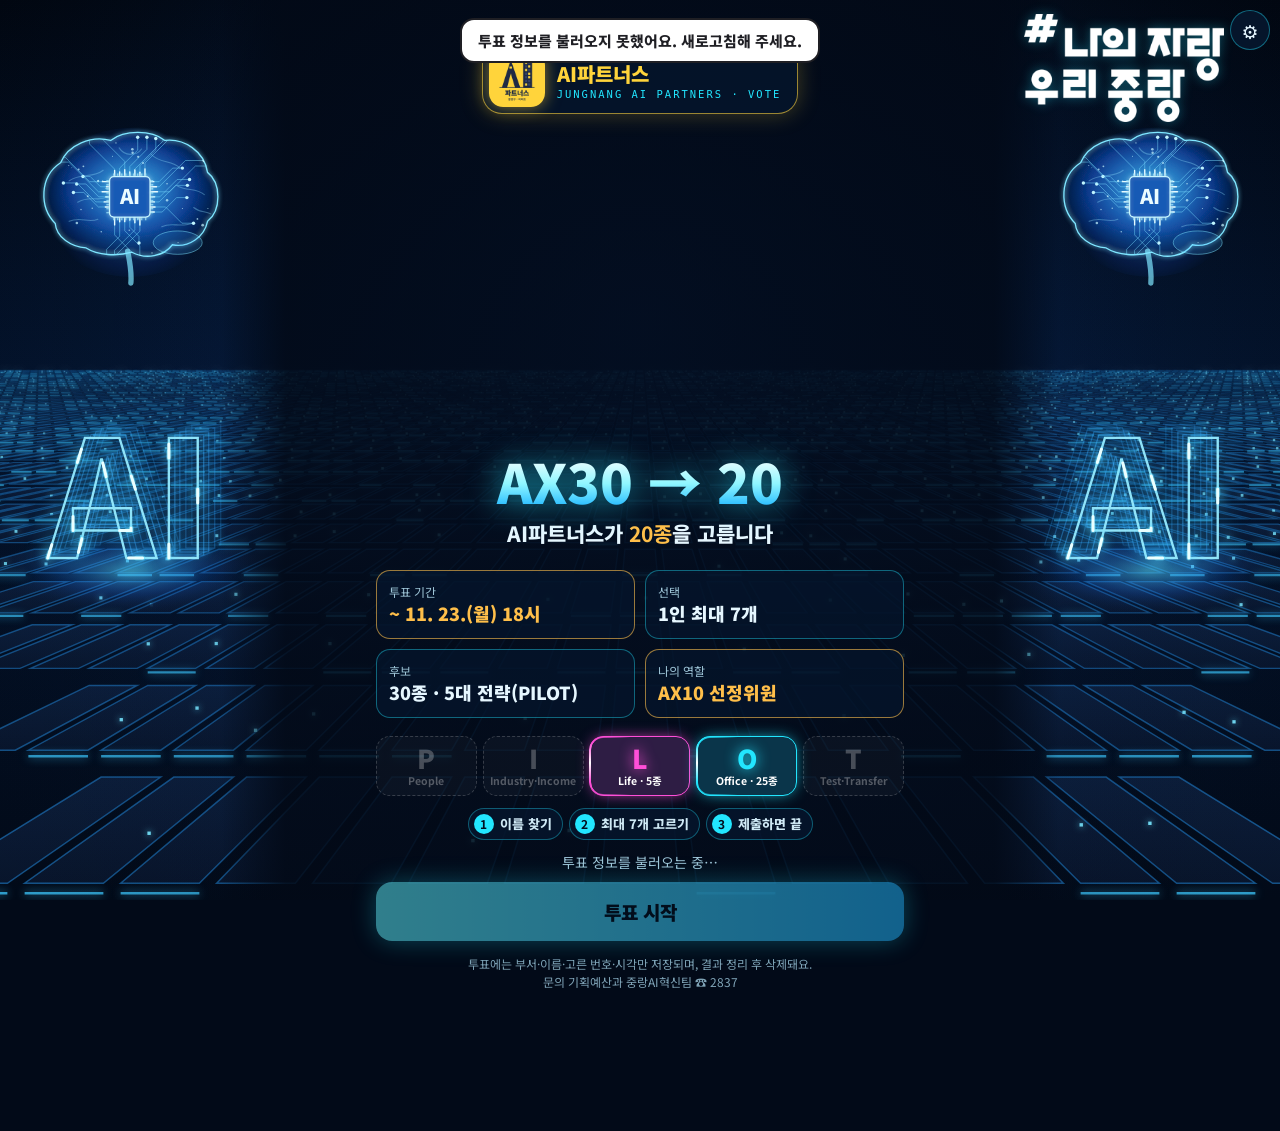
==== commit 073a1dcb: "제출 전 최종 확인, 자세히 창 이전·다음 넘기기 Co-Authored-By: Claude Opus 5.5 <noreply@anthropic.com> Claude-Session: " ====
--- a/pilot/index.html
+++ b/pilot/index.html
@@ -10,7 +10,7 @@
 <meta property="og:image" content="https://jungnangai.github.io/ax10-vote/assets/og.png">
 <link rel="icon" href="assets/favicon.png"><link rel="apple-touch-icon" href="assets/apple-touch-icon.png">
 <link rel="preconnect" href="https://fonts.googleapis.com"><link href="https://fonts.googleapis.com/css2?family=Noto+Sans+KR:wght@400;500;700;900&display=swap" rel="stylesheet">
-<link rel="stylesheet" href="assets/style.css?v=pilot1">
+<link rel="stylesheet" href="assets/style.css?v=pilot3">
 </head><body>
 <div class="fx" id="fx"><button class="gear" id="gear" aria-label="효과 설정">⚙</button><div class="fxm"><button data-k="vib">진동</button><button data-k="snd">소리</button><button data-k="motion">효과</button></div></div>
 <div class="toast" id="toast"></div>
@@ -92,12 +92,13 @@
 <div class="core" id="core" style="display:none"><div class="slots" id="slots"></div><div class="n" id="ncount" aria-live="polite"><b>0</b>/7</div><button class="go" id="bGo" disabled>제출</button></div>
 
 <div class="modal" id="mInfo"><div class="sheet" id="infoSheet"></div></div>
+<div class="modal" id="mConf"><div class="sheet" id="confSheet"></div></div>
 <div class="modal" id="mReco"><div class="sheet" id="recoSheet"></div></div>
 
 <div class="ov" id="ovBoot"><div class="rings"><i></i><i></i><i></i><i></i><b><img src="assets/logo-sm.png" alt="" class="ringlogo"></b></div><div class="boot-lines mono" id="bootLines"></div><div class="boot-hello" id="bootHello"></div><button class="skip" id="skipBoot">건너뛰기</button></div>
 <div class="ov" id="ovSend"><div class="orbit" id="orbit"><div class="beam" id="beam"></div><img src="assets/logo-sm.png" alt="" class="orbitlogo"></div><div class="tx" id="sendTx">선택한 도구를 전송하는 중…</div><button class="skip" id="skipSend">건너뛰기</button></div>
 
-<script src="assets/config.js?v=pilot1"></script>
-<script src="assets/bgfx.js?v=pilot1" defer></script>
-<script src="assets/app.js?v=pilot1"></script>
+<script src="assets/config.js?v=pilot3"></script>
+<script src="assets/bgfx.js?v=pilot3" defer></script>
+<script src="assets/app.js?v=pilot3"></script>
 </body></html>
--- a/pilot/assets/style.css
+++ b/pilot/assets/style.css
@@ -361,3 +361,18 @@
 .pilot .on:before{content:'';position:absolute;inset:-1.5px;border-radius:inherit;padding:2px;z-index:-1;background:conic-gradient(from var(--b),transparent 0 55%,var(--c) 70%,#fff 76%,var(--c) 82%,transparent 95%);-webkit-mask:linear-gradient(#000 0 0) content-box,linear-gradient(#000 0 0);-webkit-mask-composite:xor;mask-composite:exclude;animation:drl2 2.4s linear infinite}
 .pilot .on.o:before{animation-delay:-1.2s}
 body.nomo .pilot .on:before{animation:none}
+/* 제출 전 최종 확인 */
+#confSheet h3{font-size:24px}
+.clist{display:grid;gap:8px;margin:14px 0 10px}
+.crow{display:grid;grid-template-columns:24px 46px 1fr auto;gap:10px;align-items:center;padding:8px 10px;border-radius:14px;background:color-mix(in srgb,var(--c) 14%,#061328);border:1.5px solid color-mix(in srgb,var(--c) 60%,transparent)}
+.crow i{font-style:normal;font-weight:900;color:var(--c);text-align:center}
+.crow img{width:46px;height:46px;object-fit:contain}
+.crow b{display:block;font-size:15px;line-height:1.3}.crow span{font-size:12px;color:var(--mut)}
+.crow button{font-size:12.5px;font-weight:800;color:#ffd0d8;border:1.5px solid rgba(255,93,122,.6);border-radius:10px;padding:5px 9px}
+.cnote{font-size:13px!important;color:var(--mut)!important;margin:4px 0 12px!important}
+.cbtns{display:grid;grid-template-columns:1fr 1.6fr;gap:10px}
+/* 자세히 창 이전·다음 */
+.inav{display:flex;align-items:center;justify-content:space-between;gap:8px;margin:-4px 40px 10px 0}
+.inav span{font-size:13px;font-weight:800;color:var(--mut)}
+.inav button{font-size:14px;font-weight:800;color:var(--cy);border:1.5px solid rgba(34,230,255,.45);border-radius:999px;padding:6px 12px}
+.inav button:disabled{opacity:.3}
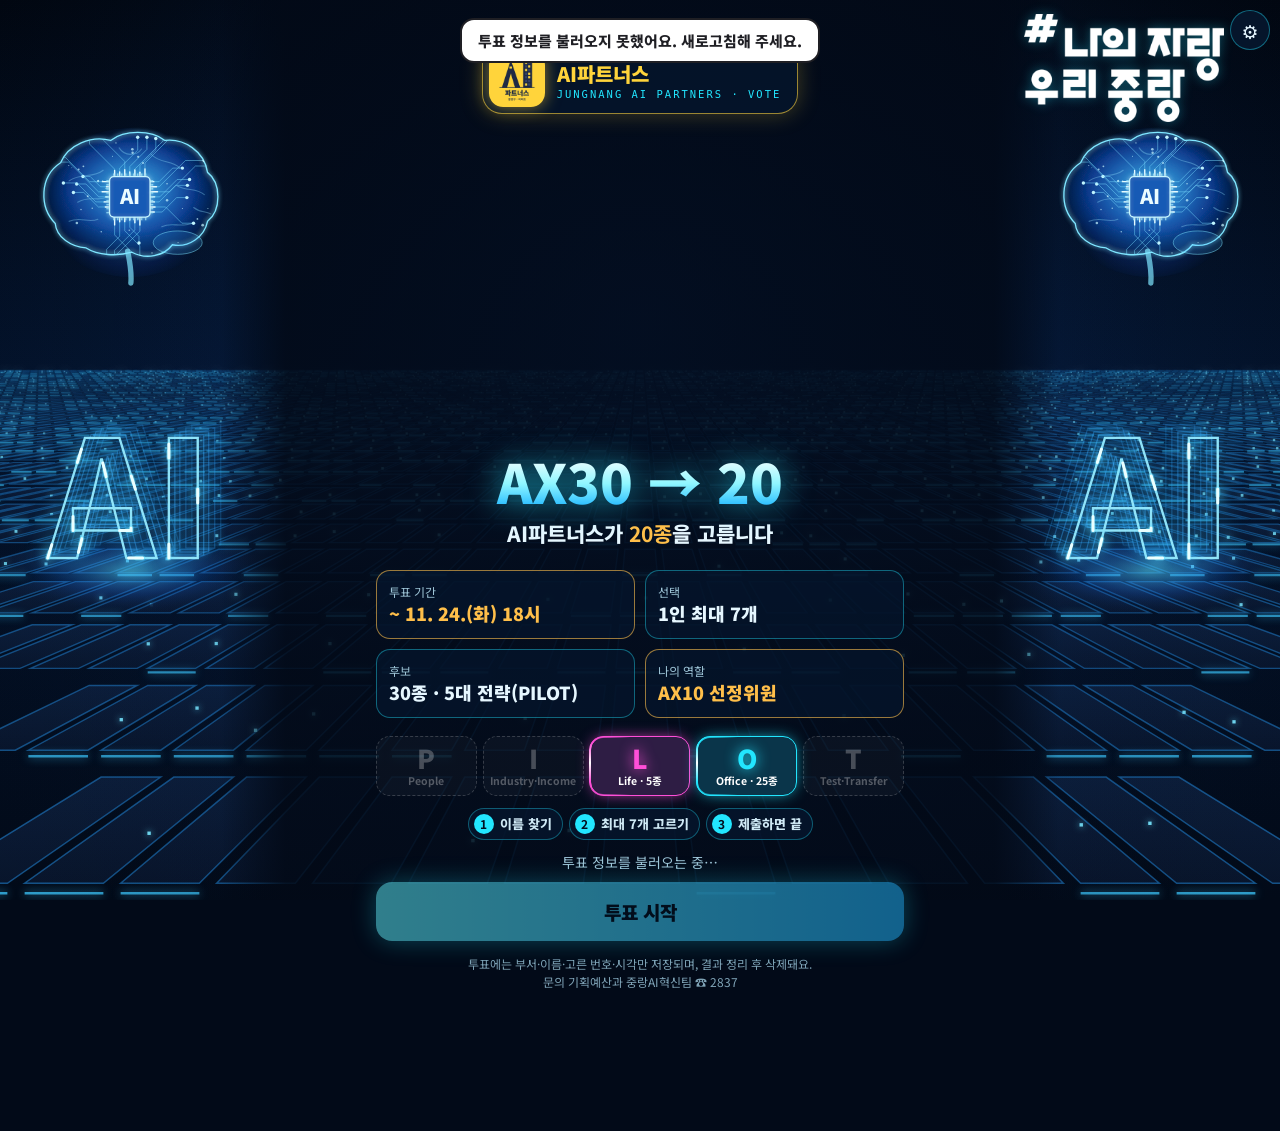
==== commit 774345c6: "마감 11. 24.(화) 18시로 변경 Co-Authored-By: Claude Opus 5.5 <noreply@anthropic.com> Claude-Session: https:" ====
--- a/pilot/index.html
+++ b/pilot/index.html
@@ -25,7 +25,7 @@
     <div class="title">AX30 → 20</div>
     <div class="sub">AI파트너스가 <b>20종</b>을 고릅니다</div>
     <div class="ro">
-      <div class="gold"><small>투표 기간</small><strong id="period">~ 11. 23.(월) 18시</strong></div>
+      <div class="gold"><small>투표 기간</small><strong id="period">~ 11. 24.(화) 18시</strong></div>
       <div><small>선택</small><strong>1인 최대 <span id="maxTxt">7</span>개</strong></div>
       <div><small>후보</small><strong>30종 · 5대 전략(PILOT)</strong></div>
       <div class="gold"><small>나의 역할</small><strong>AX10 선정위원</strong></div>
